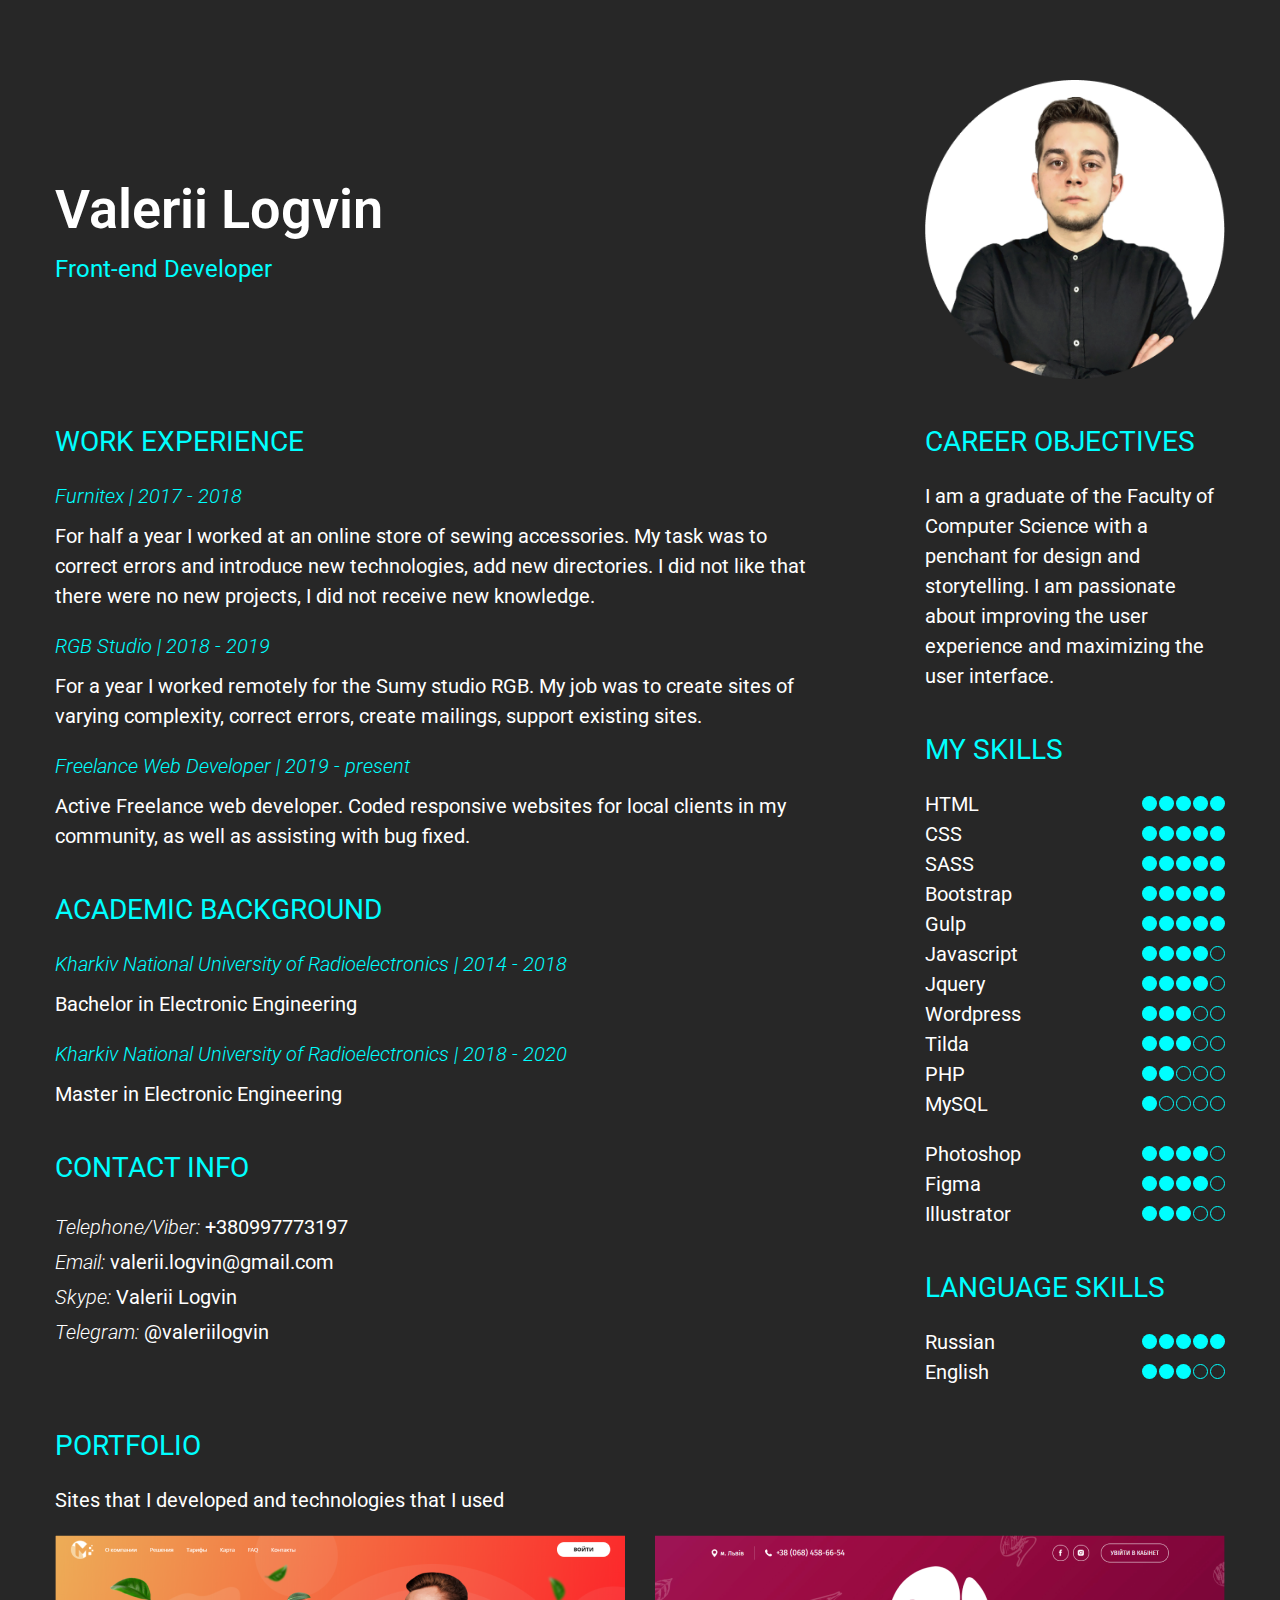
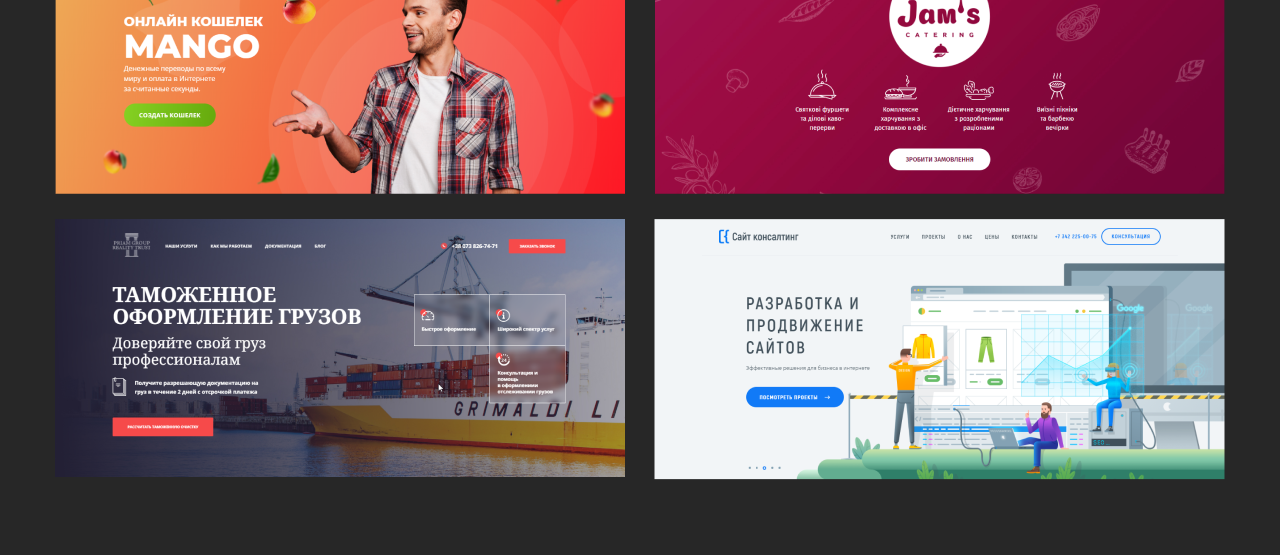
==== index.html @ e88056a0 "public_html_v1" ====
<!DOCTYPE html>
<html lang="en">
<head>

    <meta charset="UTF-8">

    <title>Valerii Logvin</title>

    <meta name="viewport" content="width=device-width, initial-scale=1.0"/>
    <link href="https://fonts.googleapis.com/css?family=Roboto:300,300i,400,500,700&display=swap" rel="stylesheet">

    <link rel="stylesheet" href="css/main.css">

</head>

<body>
<div class="wrapper">
    <div class="conteiner">

        <div class="section1">
            <div class="flex">
                <div class="flex_left">
                    <div class="name">
                        <h1>Valerii Logvin</h1>
                        <p>Front-end Developer</p>
                    </div>
                </div>
                <div class="flex_right">
                    <div class="photo">
                        <img src="img/photo.png" alt="">
                    </div>
                </div>

            </div>
        </div>

        <div class="section2">
            <div class="flex">
                <div class="flex_left">
                    <div class="cw-block work-experience">
                        <h2>work experience</h2>
                        <h3>Furnitex |  2017 - 2018</h3>
                        <p>For half a year I worked at an online store of sewing accessories. My task was to correct errors and introduce new technologies, add new directories. I did not like that there were no new projects, I did not receive new knowledge.</p>
                        <h3>RGB Studio |  2018 - 2019 </h3>
                        <p>For a year I worked remotely for the Sumy studio RGB. My job was to create sites of varying complexity, correct errors, create mailings, support existing sites.</p>
                        <h3>Freelance Web Developer | 2019 - present</h3>
                        <p>Active Freelance web developer. Coded responsive websites for local clients in my community, as well as assisting with bug fixed.</p>
                    </div>
                    <div class="cw-block academic-background">
                        <h2>Academic Background</h2>
                        <h3>Kharkiv National University of Radioelectronics |  2014 - 2018</h3>
                        <p>Bachelor in Electronic Engineering</p>
                        <h3>Kharkiv National University of Radioelectronics |  2018 - 2020</h3>
                        <p>Master in Electronic Engineering</p>
                    </div>
                    <div class="cw-block contact-info">
                        <h2>Contact info</h2>
                        <div class="contacts">
                            <p>Telephone/Viber: <a href="tel:+380997773197" title="Нажмите, чтобы позвонить мне">+380997773197</a></p>
                            <p>Email: <a href="mailto:valerii.logvin@gmail.com" title="Нажмите, чтобы написать мне на почту">valerii.logvin@gmail.com</a></p>
                            <p>Skype: <a href="skype:live:a2e96c67710c90a0?chat" title="Нажмите, чтобы написать мне в Skype">Valerii Logvin</a></p>
                            <p>Telegram: <a href="tg://resolve?domain=valeriilogvin" title="Нажмите, чтобы написать мне в telegram">@valeriilogvin</a></p>
                        </div>
                    </div>
                </div>
                <div class="flex_right">
                    <div class="cw-block career-objectives">
                        <h2>Career objectives</h2>
                        <p>I am a graduate of the Faculty of Computer Science with a penchant for design and storytelling. I am passionate about improving the user experience and maximizing the user interface.</p>
                    </div>
                    <div class="cw-block my-skills">
                        <h2>My skills</h2>
                        <div class="skill-item">
                            <p>HTML</p>
                            <div class="star">
                                <span></span><span></span><span></span><span></span><span></span>
                            </div>
                        </div>
                        <div class="skill-item">
                            <p>CSS</p>
                            <div class="star">
                                <span></span><span></span><span></span><span></span><span></span>
                            </div>
                        </div>
                        <div class="skill-item">
                            <p>SASS</p>
                            <div class="star">
                                <span></span><span></span><span></span><span></span><span></span>
                            </div>
                        </div>
                        <div class="skill-item">
                            <p>Bootstrap</p>
                            <div class="star">
                                <span></span><span></span><span></span><span></span><span></span>
                            </div>
                        </div>
                        <div class="skill-item">
                            <p>Gulp</p>
                            <div class="star">
                                <span></span><span></span><span></span><span></span><span></span>
                            </div>
                        </div>
                        <div class="skill-item">
                            <p>Javascript</p>
                            <div class="star star4">
                                <span></span><span></span><span></span><span></span><span></span>
                            </div>
                        </div>
                        <div class="skill-item">
                            <p>Jquery</p>
                            <div class="star star4">
                                <span></span><span></span><span></span><span></span><span></span>
                            </div>
                        </div>
                        <div class="skill-item">
                            <p>Wordpress</p>
                            <div class="star star3">
                                <span></span><span></span><span></span><span></span><span></span>
                            </div>
                        </div>
                        <div class="skill-item">
                            <p>Tilda</p>
                            <div class="star star3">
                                <span></span><span></span><span></span><span></span><span></span>
                            </div>
                        </div>
                        <div class="skill-item">
                            <p>PHP</p>
                            <div class="star star2">
                                <span></span><span></span><span></span><span></span><span></span>
                            </div>
                        </div>
                        <div class="skill-item">
                            <p>MySQL</p>
                            <div class="star star1">
                                <span></span><span></span><span></span><span></span><span></span>
                            </div>
                        </div>
                        <div class="skill-item photoshop">
                            <p>Photoshop</p>
                            <div class="star star4">
                                <span></span><span></span><span></span><span></span><span></span>
                            </div>
                        </div>
                        <div class="skill-item">
                            <p>Figma</p>
                            <div class="star star4">
                                <span></span><span></span><span></span><span></span><span></span>
                            </div>
                        </div>
                        <div class="skill-item">
                            <p>Illustrator</p>
                            <div class="star star3">
                                <span></span><span></span><span></span><span></span><span></span>
                            </div>
                        </div>
                    </div>
                    <div class="cw-block language-skills">
                        <h2>Language skills</h2>
                        <div class="skill-item">
                            <p>Russian</p>
                            <div class="star">
                                <span></span><span></span><span></span><span></span><span></span>
                            </div>
                        </div>
                        <div class="skill-item">
                            <p>English</p>
                            <div class="star star3">
                                <span></span><span></span><span></span><span></span><span></span>
                            </div>
                        </div>
                    </div>
                </div>

            </div>
        </div>

        <div class="cw-block section3">
            <h2>Portfolio</h2>
            <p>Sites that I developed and technologies that I used</p>
            <div class="flex">
                <div class="portfolio-item mango">
                    <img src="img/mango.png" alt="">
                    <a class="link" target="_blanc" href="./mango"></a>
                    <div class="portfolio-icon">
                        <img src="img/icon/figma.png" alt="">
                        <img src="img/icon/html.png" alt="">
                        <img src="img/icon/css.png" alt="">
                        <img src="img/icon/gulp.png" alt="">
                        <img src="img/icon/sass.png" alt="">
                        <img src="img/icon/js.png" alt="">
                        <img src="img/icon/device.png" alt="">
                    </div>
                </div>
                <div class="portfolio-item jams">
                    <img src="img/jams.png" alt="">
                    <a class="link" target="_blanc" href="./jams"></a>
                    <div class="portfolio-icon">
                        <img src="img/icon/figma.png" alt="">
                        <img src="img/icon/html.png" alt="">
                        <img src="img/icon/css.png" alt="">
                        <img src="img/icon/jquery.png" alt="">
                        <img src="img/icon/slick.png" alt="">
                        <img src="img/icon/device.png" alt="">
                        
                    </div>
                </div>
                <div class="portfolio-item priam">
                    <img src="img/priam.png" alt="">
                    <a class="link" target="_blanc" href="./priam"></a>
                    <div class="portfolio-icon">
                        <img src="img/icon/ps.png" alt="">
                        <img src="img/icon/html.png" alt="">
                        <img src="img/icon/css.png" alt="">
                        <img src="img/icon/wordpress.png" alt="">
                        <img src="img/icon/sass.png" alt="">
                        <img src="img/icon/js.png" alt="">
                        <img src="img/icon/device.png" alt="">
                    </div>
                </div>
                <div class="portfolio-item site-consulting">
                    <img src="img/cons.png" alt="">
                    <a class="link" target="_blanc" href="./site-consulting"></a>
                    <div class="portfolio-icon">
                        <img src="img/icon/figma.png" alt="">
                        <img src="img/icon/html.png" alt="">
                        <img src="img/icon/css.png" alt="">
                        <img src="img/icon/js.png" alt="">
                        <img src="img/icon/device.png" alt="">
                    </div>
                </div>
            </div>

        </div>

    </div>
</div>
</body>
</html>
---- css/main.css ----
/* Eric Meyer's CSS Reset */
html, body, div, span, applet, object, iframe,
h1, h2, h3, h4, h5, h6, p, blockquote, pre,
a, abbr, acronym, address, big, cite, code,
del, dfn, em, img, ins, kbd, q, s, samp,
small, strike, strong, sub, sup, tt, var,
b, u, i, center,
dl, dt, dd, ol, ul, li,
fieldset, form, label, legend,
table, caption, tbody, tfoot, thead, tr, th, td,
article, aside, canvas, details, embed,
figure, figcaption, footer, header, hgroup,
menu, nav, output, ruby, section, summary,
time, mark, audio, video {
  margin: 0;
  padding: 0;
  border: 0;
  font-size: 100%;
  font: inherit;
  vertical-align: baseline; }

/* HTML5 display-role reset for older browsers */
article, aside, details, figcaption, figure,
footer, header, hgroup, menu, nav, section {
  display: block; }

ol, ul {
  list-style: none; }

blockquote, q {
  quotes: none; }

blockquote:before, blockquote:after,
q:before, q:after {
  content: '';
  content: none; }

table {
  border-collapse: collapse;
  border-spacing: 0; }

/* End of Eric Meyer's CSS Reset */
article, aside, details, figcaption, figure, footer, header, hgroup, nav, section, summary {
  display: block; }

textarea {
  overflow: hidden; }

/* input */
input:-moz-placeholder {
  font-size: 14px;
  color: rgba(0, 0, 0, 0.268); }

input::-webkit-input-placeholder {
  font-size: 14px;
  color: rgba(0, 0, 0, 0.268); }

.inputable[type=submit] {
  cursor: pointer;
  border: 0;
  text-align: center; }

:after,
:before {
  -webkit-transition: opacity 0.5s;
  -o-transition: opacity 0.5s;
  transition: opacity 0.5s; }

body {
  font-family: "Roboto", sans-serif;
  font-size: 24px;
  color: #ffffff;
  background-color: #272727;
  line-height: 1;
  line-height: 24px;
  font-weight: 400;
  -webkit-tap-highlight-color: transparent;
  -webkit-text-size-adjust: none;
  -moz-text-size-adjust: none;
  -text-size-adjust: none;
  -webkit-appearance: none; }

a {
  color: #ffffff;
  display: inline-block;
  text-decoration: none;
  cursor: pointer; }

/** zagolovki **/
h1, h2, h3, h4, h5, h6 {
  font-family: "Roboto", sans-serif; }

h1 {
  font-weight: 600;
  font-size: 64px;
  line-height: 74px; }

h2 {
  color: #00FFFF;
  font-weight: 400;
  font-size: 32px;
  line-height: 42px;
  text-transform: uppercase; }

h3 {
  padding-top: 30px;
  padding-bottom: 10px;
  color: #00FFFF;
  font-weight: 300;
  font-style: italic;
  font-size: 24px;
  line-height: 34px; }

p {
  font-size: 24px;
  line-height: 34px; }

.wrapper {
  width: 100%;
  margin: auto; }

.flex {
  display: -webkit-box;
  display: -webkit-flex;
  display: -ms-flexbox;
  display: flex;
  -webkit-box-pack: justify;
  -webkit-justify-content: space-between;
      -ms-flex-pack: justify;
          justify-content: space-between; }

.flex_left {
  margin-right: 95px; }

.flex_right {
  min-width: 350px;
  max-width: 350px; }

.cw-block {
  padding-top: 50px; }

.display_none {
  display: none; }

.conteiner {
  width: 1170px;
  margin: auto; }

@media (max-width: 1366px) {
  h1 {
    font-size: 54px;
    line-height: 64px; }
  h2 {
    font-size: 28px;
    line-height: 38px; }
  h3 {
    padding-top: 20px;
    font-size: 20px;
    line-height: 30px; }
  p {
    font-size: 20px;
    line-height: 30px; }
  .cw-block {
    padding-top: 40px; }
  .flex_right {
    min-width: 300px;
    max-width: 300px; } }

@media (max-width: 1200px) {
  .conteiner {
    width: 960px; } }

@media (max-width: 1000px) {
  .conteiner {
    width: 740px; }
  h2 {
    font-size: 24px;
    line-height: 34px; }
  h3 {
    padding-top: 15px;
    padding-bottom: 5px;
    font-size: 18px;
    line-height: 28px; }
  p {
    font-size: 16px;
    line-height: 26px; }
  .flex_right {
    min-width: 250px;
    max-width: 250px; }
  .flex_left {
    margin-right: 50px; } }

@media (max-width: 767px) {
  .conteiner {
    width: 620px; }
  h1 {
    font-size: 40px;
    line-height: 50px; }
  h2 {
    font-size: 18px;
    line-height: 28px; }
  h3 {
    padding-top: 10px;
    padding-bottom: 0;
    font-size: 16px;
    line-height: 26px; }
  p {
    font-size: 16px;
    line-height: 26px; }
  .flex_right {
    min-width: 200px;
    max-width: 200px; } }

@media (max-width: 640px) {
  .conteiner {
    width: 460px; }
  .flex {
    -webkit-flex-wrap: wrap;
        -ms-flex-wrap: wrap;
            flex-wrap: wrap; }
  .flex_left {
    margin-right: 0; }
  .flex_right {
    min-width: 100%;
    max-width: 100%; }
  h2 {
    font-size: 20px;
    line-height: 30px; } }

@media (max-width: 479px) {
  .conteiner {
    width: 360px; } }

@media (max-width: 380px) {
  .conteiner {
    width: 300px; } }

.section1 {
  padding-top: 80px; }
  .section1 .flex {
    -webkit-box-align: center;
    -webkit-align-items: center;
        -ms-flex-align: center;
            align-items: center; }
  .section1 .flex_left .name p {
    font-size: 24px;
    line-height: 34px;
    padding-top: 10px;
    color: #00FFFF; }

@media (max-width: 1366px) {
  .section1 .photo img {
    width: 300px;
    height: auto; } }

@media (max-width: 1000px) {
  .section1 .photo img {
    width: 250px; } }

@media (max-width: 1000px) {
  .section1 .photo img {
    width: 200px; } }

@media (max-width: 640px) {
  .section1 {
    text-align: center;
    padding-top: 40px; }
    .section1 .flex {
      -webkit-box-pack: center;
      -webkit-justify-content: center;
          -ms-flex-pack: center;
              justify-content: center; }
    .section1 .flex_left {
      margin-top: 30px;
      -webkit-box-ordinal-group: 3;
      -webkit-order: 2;
          -ms-flex-order: 2;
              order: 2; }
      .section1 .flex_left .name p {
        font-size: 20px;
        line-height: 30px;
        padding-top: 5px; }
    .section1 .flex_right {
      -webkit-box-ordinal-group: 2;
      -webkit-order: 1;
          -ms-flex-order: 1;
              order: 1; }
    .section1 .photo img {
      width: 300px; } }

.section2 .contact-info .contacts {
  padding-top: 30px; }
  .section2 .contact-info .contacts p {
    font-weight: 300;
    font-style: italic;
    padding-top: 5px; }
    .section2 .contact-info .contacts p a {
      font-style: normal;
      font-weight: 400;
      color: #ffffff; }

.section2 .career-objectives p {
  padding-top: 30px; }

.section2 .my-skills h2 {
  padding-bottom: 30px; }

.section2 .skill-item {
  position: relative; }
  .section2 .skill-item.photoshop {
    margin-top: 30px; }
  .section2 .skill-item .star {
    position: absolute;
    right: 0;
    top: 4px; }
    .section2 .skill-item .star span {
      display: inline-block;
      width: 15px;
      height: 15px;
      border-radius: 50%;
      background-color: #00FFFF; }
      .section2 .skill-item .star span + span {
        margin-left: 2px; }
  .section2 .skill-item .star4 span:nth-child(5) {
    background: none;
    border: 1px #00FFFF solid;
    -webkit-box-sizing: border-box;
            box-sizing: border-box; }
  .section2 .skill-item .star3 span:nth-child(5), .section2 .skill-item .star3 span:nth-child(4) {
    background: none;
    border: 1px #00FFFF solid;
    -webkit-box-sizing: border-box;
            box-sizing: border-box; }
  .section2 .skill-item .star2 span:nth-child(5), .section2 .skill-item .star2 span:nth-child(4), .section2 .skill-item .star2 span:nth-child(3) {
    background: none;
    border: 1px #00FFFF solid;
    -webkit-box-sizing: border-box;
            box-sizing: border-box; }
  .section2 .skill-item .star1 span:nth-child(5), .section2 .skill-item .star1 span:nth-child(4), .section2 .skill-item .star1 span:nth-child(3), .section2 .skill-item .star1 span:nth-child(2) {
    background: none;
    border: 1px #00FFFF solid;
    -webkit-box-sizing: border-box;
            box-sizing: border-box; }

.section2 .language-skills h2 {
  padding-bottom: 30px; }

@media (max-width: 1366px) {
  .section2 .career-objectives p {
    padding-top: 20px; }
  .section2 .my-skills h2 {
    padding-bottom: 20px; }
  .section2 .skill-item.photoshop {
    margin-top: 20px; }
  .section2 .skill-item .star {
    top: 2px; }
  .section2 .contact-info .contacts {
    padding-top: 20px; }
  .section2 .language-skills h2 {
    padding-bottom: 20px; } }

@media (max-width: 1000px) {
  .section2 .career-objectives p {
    padding-top: 15px; }
  .section2 .my-skills h2 {
    padding-bottom: 15px; }
  .section2 .skill-item.photoshop {
    margin-top: 15px; }
  .section2 .skill-item .star {
    top: 0; }
  .section2 .contact-info .contacts {
    padding-top: 15px; }
  .section2 .language-skills h2 {
    padding-bottom: 15px; } }

@media (max-width: 767px) {
  .section2 .career-objectives p {
    padding-top: 10px; } }

@media (max-width: 640px) {
  .section2 .flex_left {
    -webkit-box-ordinal-group: 3;
    -webkit-order: 2;
        -ms-flex-order: 2;
            order: 2; } }

.section3 h2 {
  padding-bottom: 20px; }

.section3 p {
  padding-bottom: 20px; }

.section3 .flex {
  -webkit-flex-wrap: wrap;
      -ms-flex-wrap: wrap;
          flex-wrap: wrap;
  padding-bottom: 50px; }
  .section3 .flex .portfolio-item {
    position: relative;
    height: -webkit-max-content;
    height: -moz-max-content;
    height: max-content;
    margin-bottom: 25px; }
    .section3 .flex .portfolio-item img {
      display: block; }
    .section3 .flex .portfolio-item a.link {
      z-index: 4;
      position: absolute;
      width: 100%;
      height: 100%;
      top: 0;
      left: 0; }
    .section3 .flex .portfolio-item:before {
      content: 'click to open';
      position: absolute;
      top: 50%;
      left: 50%;
      -webkit-transform: translate(-50%, -50%);
          -ms-transform: translate(-50%, -50%);
              transform: translate(-50%, -50%);
      z-index: 3;
      opacity: 0;
      color: #00FFFF; }
    .section3 .flex .portfolio-item .portfolio-icon {
      display: -webkit-box;
      display: -webkit-flex;
      display: -ms-flexbox;
      display: flex;
      -webkit-box-align: center;
      -webkit-align-items: center;
          -ms-flex-align: center;
              align-items: center;
      z-index: 3;
      position: absolute;
      bottom: 20px;
      left: 20px;
      opacity: 0; }
      .section3 .flex .portfolio-item .portfolio-icon img + img {
        padding-left: 8px; }
    .section3 .flex .portfolio-item:after {
      position: absolute;
      left: 0;
      top: 0;
      content: '';
      width: 100%;
      height: 100%;
      background-color: rgba(0, 0, 0, 0.75);
      opacity: 0; }
    .section3 .flex .portfolio-item:hover:after, .section3 .flex .portfolio-item:hover:before,
    .section3 .flex .portfolio-item:hover .portfolio-icon,
    .section3 .flex .portfolio-item:hover a {
      opacity: 1; }

@media (max-width: 1200px) {
  .section3 .flex .portfolio-item {
    width: 48%;
    height: auto; }
    .section3 .flex .portfolio-item img {
      width: 100%; }
    .section3 .flex .portfolio-item a {
      font-size: 18px; } }

@media (max-width: 1000px) {
  .section3 .flex .portfolio-item:before {
    font-size: 16px; } }

@media (max-width: 640px) {
  .section3 p {
    display: none; }
  .section3 .flex {
    -webkit-flex-wrap: wrap;
        -ms-flex-wrap: wrap;
            flex-wrap: wrap; }
    .section3 .flex .portfolio-item {
      width: 100%; }
      .section3 .flex .portfolio-item:after, .section3 .flex .portfolio-item:before,
      .section3 .flex .portfolio-item .portfolio-icon {
        display: none; } }
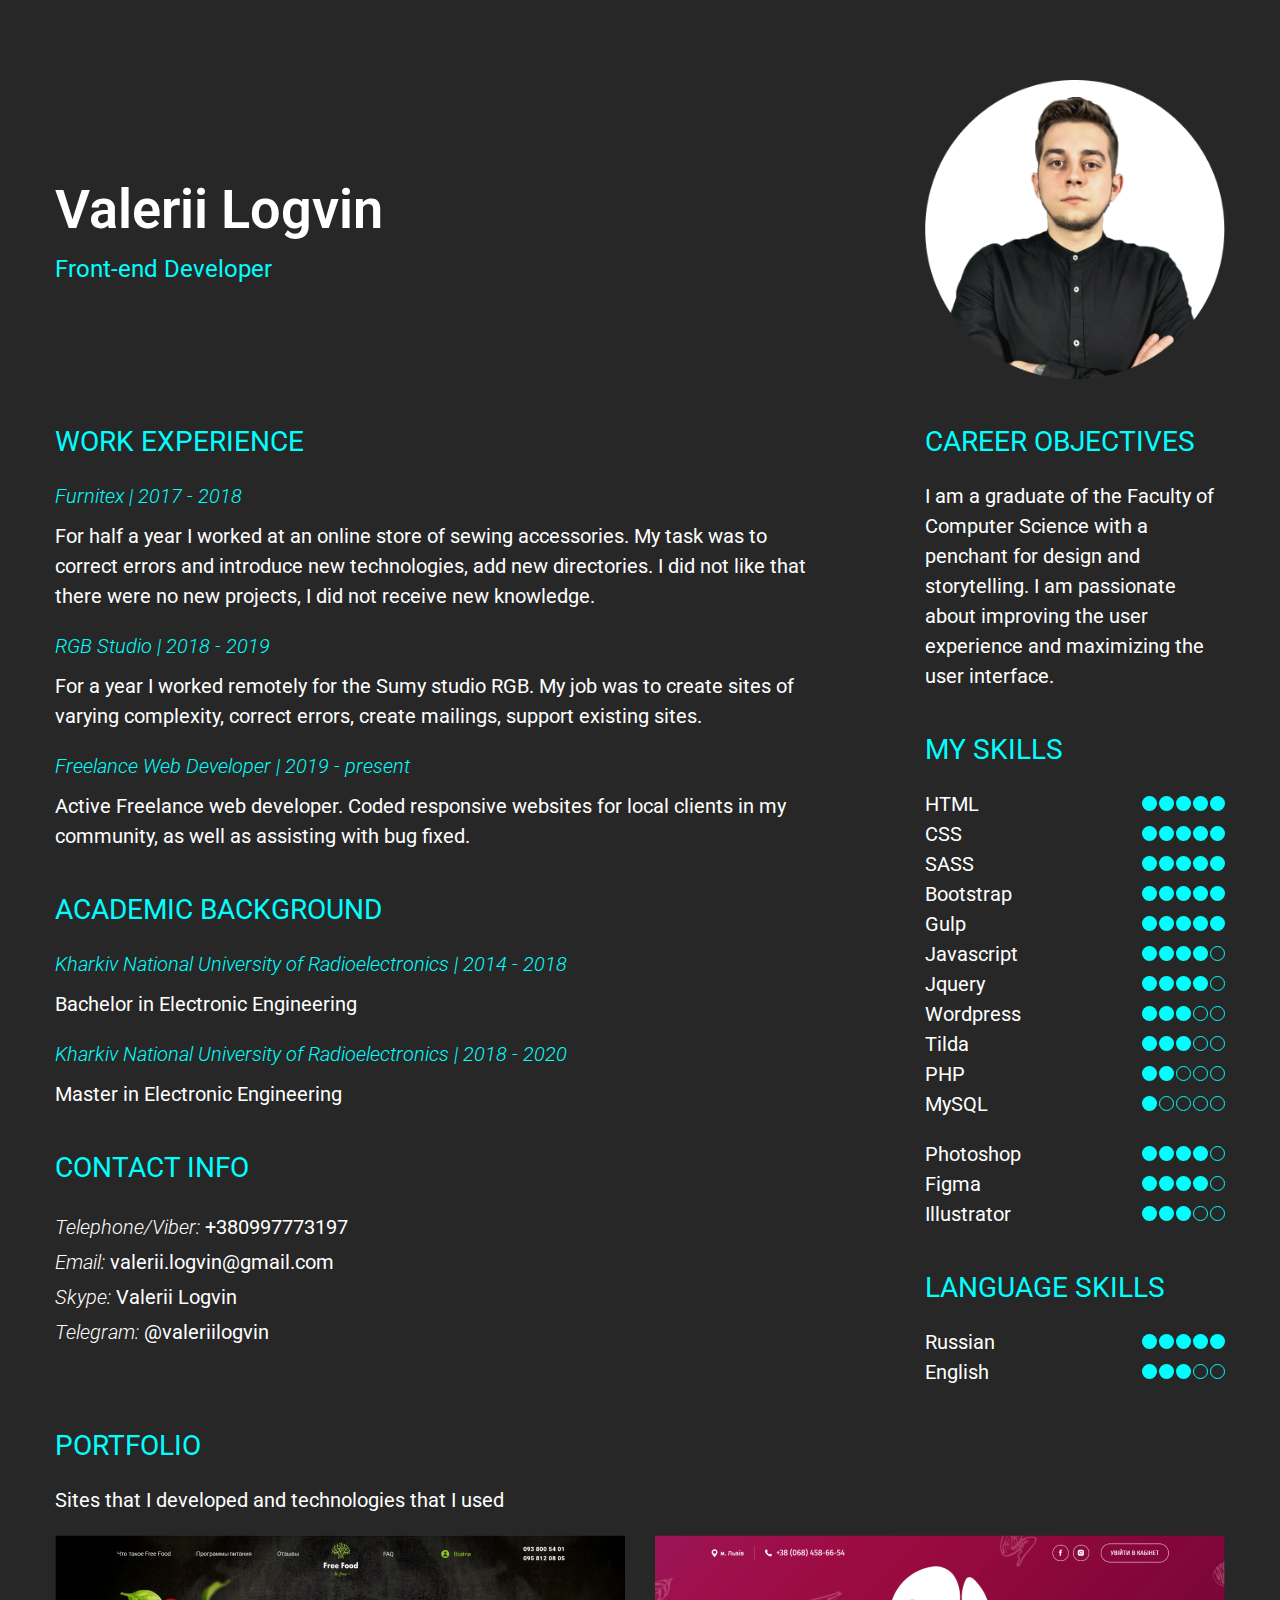
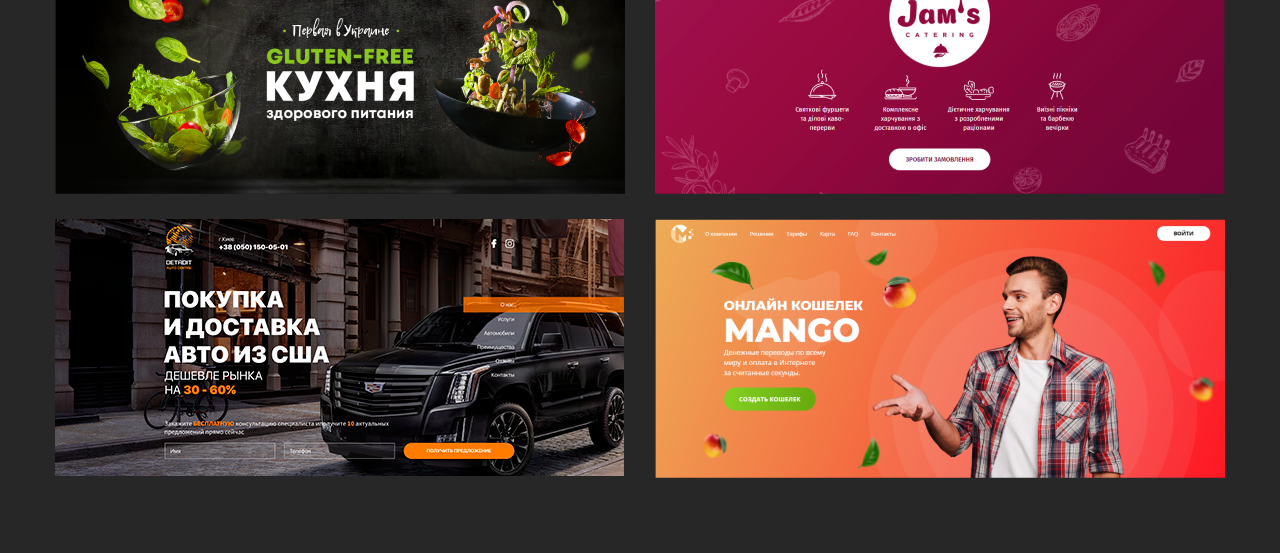
==== commit d028730e: "public_html_v2" ====
--- a/index.html
+++ b/index.html
@@ -179,6 +179,49 @@
             <h2>Portfolio</h2>
             <p>Sites that I developed and technologies that I used</p>
             <div class="flex">
+                <div class="portfolio-item site-consulting">
+                    <img src="img/free-food.png" alt="">
+                    <a class="link" target="_blanc" href="http://freefood.com.ua/"></a>
+                    <div class="portfolio-icon">
+                        <img src="img/icon/figma.png" alt="">
+                        <img src="img/icon/html.png" alt="">
+                        <img src="img/icon/css.png" alt="">
+                        <img src="img/icon/js.png" alt="">
+                        <img src="img/icon/gulp.png" alt="">
+                        <img src="img/icon/sass.png" alt="">
+                        <img src="img/icon/php.png" alt="">
+                        <img src="img/icon/wordpress.png" alt="">
+                        <img src="img/icon/woo.png" alt="">
+                        <img src="img/icon/device.png" alt="">
+                    </div>
+                </div>
+                <div class="portfolio-item jams">
+                    <img src="img/jams.png" alt="">
+                    <a class="link" target="_blanc" href="http://jamscatering.com.ua/"></a>
+                    <div class="portfolio-icon">
+                        <img src="img/icon/figma.png" alt="">
+                        <img src="img/icon/html.png" alt="">
+                        <img src="img/icon/css.png" alt="">
+                        <img src="img/icon/jquery.png" alt="">
+                        <img src="img/icon/slick.png" alt="">
+                        <img src="img/icon/device.png" alt="">
+                        
+                    </div>
+                </div>
+                <div class="portfolio-item mango">
+                    <img src="img/detroit.png" alt="">
+                    <a class="link" target="_blanc" href="http://detroit-auto.com.ua/"></a>
+                    <div class="portfolio-icon">
+                        <img src="img/icon/figma.png" alt="">
+                        <img src="img/icon/html.png" alt="">
+                        <img src="img/icon/css.png" alt="">
+                        <img src="img/icon/gulp.png" alt="">
+                        <img src="img/icon/sass.png" alt="">
+                        <img src="img/icon/wordpress.png" alt="">
+                        <img src="img/icon/js.png" alt="">
+                        <img src="img/icon/device.png" alt="">
+                    </div>
+                </div>
                 <div class="portfolio-item mango">
                     <img src="img/mango.png" alt="">
                     <a class="link" target="_blanc" href="./mango"></a>
@@ -192,43 +235,30 @@
                         <img src="img/icon/device.png" alt="">
                     </div>
                 </div>
-                <div class="portfolio-item jams">
-                    <img src="img/jams.png" alt="">
-                    <a class="link" target="_blanc" href="./jams"></a>
-                    <div class="portfolio-icon">
-                        <img src="img/icon/figma.png" alt="">
-                        <img src="img/icon/html.png" alt="">
-                        <img src="img/icon/css.png" alt="">
-                        <img src="img/icon/jquery.png" alt="">
-                        <img src="img/icon/slick.png" alt="">
-                        <img src="img/icon/device.png" alt="">
-                        
-                    </div>
-                </div>
-                <div class="portfolio-item priam">
-                    <img src="img/priam.png" alt="">
-                    <a class="link" target="_blanc" href="./priam"></a>
-                    <div class="portfolio-icon">
-                        <img src="img/icon/ps.png" alt="">
-                        <img src="img/icon/html.png" alt="">
-                        <img src="img/icon/css.png" alt="">
-                        <img src="img/icon/wordpress.png" alt="">
-                        <img src="img/icon/sass.png" alt="">
-                        <img src="img/icon/js.png" alt="">
-                        <img src="img/icon/device.png" alt="">
-                    </div>
-                </div>
-                <div class="portfolio-item site-consulting">
-                    <img src="img/cons.png" alt="">
-                    <a class="link" target="_blanc" href="./site-consulting"></a>
-                    <div class="portfolio-icon">
-                        <img src="img/icon/figma.png" alt="">
-                        <img src="img/icon/html.png" alt="">
-                        <img src="img/icon/css.png" alt="">
-                        <img src="img/icon/js.png" alt="">
-                        <img src="img/icon/device.png" alt="">
-                    </div>
-                </div>
+                <!--<div class="portfolio-item priam">-->
+                    <!--<img src="img/priam.png" alt="">-->
+                    <!--<a class="link" target="_blanc" href="./priam"></a>-->
+                    <!--<div class="portfolio-icon">-->
+                        <!--<img src="img/icon/ps.png" alt="">-->
+                        <!--<img src="img/icon/html.png" alt="">-->
+                        <!--<img src="img/icon/css.png" alt="">-->
+                        <!--<img src="img/icon/wordpress.png" alt="">-->
+                        <!--<img src="img/icon/sass.png" alt="">-->
+                        <!--<img src="img/icon/js.png" alt="">-->
+                        <!--<img src="img/icon/device.png" alt="">-->
+                    <!--</div>-->
+                <!--</div>-->
+                <!--<div class="portfolio-item site-consulting">-->
+                    <!--<img src="img/cons.png" alt="">-->
+                    <!--<a class="link" target="_blanc" href="./site-consulting"></a>-->
+                    <!--<div class="portfolio-icon">-->
+                        <!--<img src="img/icon/figma.png" alt="">-->
+                        <!--<img src="img/icon/html.png" alt="">-->
+                        <!--<img src="img/icon/css.png" alt="">-->
+                        <!--<img src="img/icon/js.png" alt="">-->
+                        <!--<img src="img/icon/device.png" alt="">-->
+                    <!--</div>-->
+                <!--</div>-->
             </div>
 
         </div>
